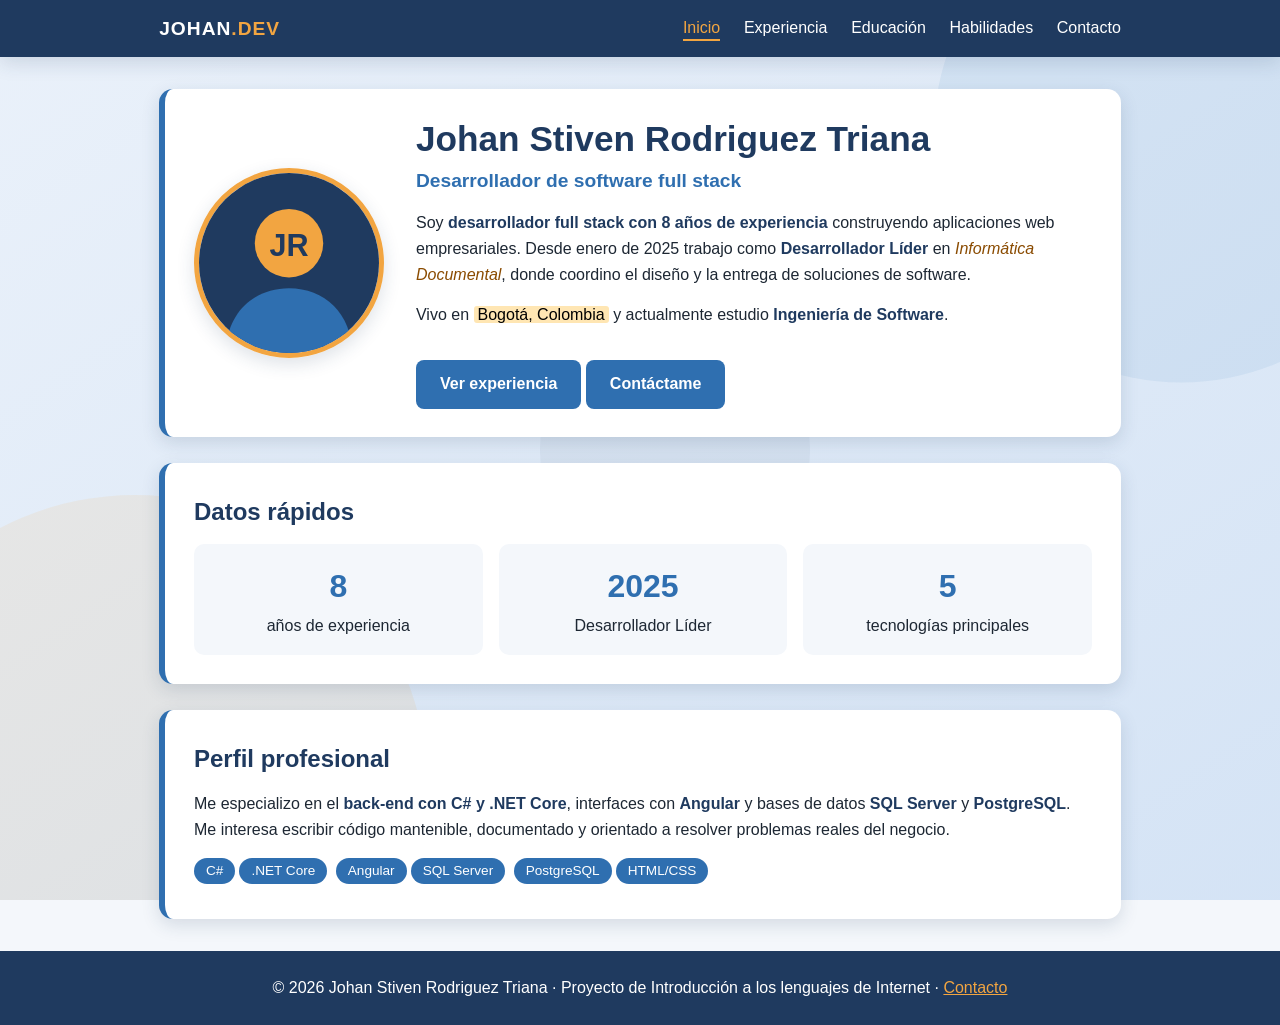
==== index.html @ 8bcc0380 "Sitio de hoja de vida" ====
<!DOCTYPE html>
<html lang="es">
<head>
  <meta charset="UTF-8">
  <meta name="viewport" content="width=device-width, initial-scale=1.0">
  <meta name="description" content="Hoja de vida de Johan Stiven Rodriguez Triana, desarrollador de software full stack.">
  <title>Johan Rodriguez | Hoja de vida</title>
  <link rel="stylesheet" href="css/styles.css">
</head>
<body>
  <header>
    <div class="barra">
      <div class="logo">JOHAN<span>.DEV</span></div>
      <nav>
        <a href="index.html" class="activo">Inicio</a>
        <a href="experiencia.html">Experiencia</a>
        <a href="educacion.html">Educación</a>
        <a href="habilidades.html">Habilidades</a>
        <a href="contacto.html">Contacto</a>
      </nav>
    </div>
  </header>

  <main>
    <section class="tarjeta portada">
      <img class="foto" src="img/avatar.svg" alt="Avatar de Johan Stiven Rodriguez Triana">
      <div class="texto">
        <h1>Johan Stiven Rodriguez Triana</h1>
        <p class="rol">Desarrollador de software full stack</p>
        <p>
          Soy <strong>desarrollador full stack con 8 años de experiencia</strong> construyendo
          aplicaciones web empresariales. Desde enero de 2025 trabajo como
          <strong>Desarrollador Líder</strong> en <em>Informática Documental</em>, donde coordino
          el diseño y la entrega de soluciones de software.
        </p>
        <p>
          Vivo en <mark>Bogotá, Colombia</mark> y actualmente estudio
          <strong>Ingeniería de Software</strong>.
        </p>
        <p style="margin-top:1rem">
          <a class="boton" href="experiencia.html">Ver experiencia</a>
          <a class="boton" href="contacto.html">Contáctame</a>
        </p>
      </div>
    </section>

    <section class="tarjeta">
      <h2>Datos rápidos</h2>
      <div class="rejilla">
        <div class="dato"><div class="numero">8</div>años de experiencia</div>
        <div class="dato"><div class="numero">2025</div>Desarrollador Líder</div>
        <div class="dato"><div class="numero">5</div>tecnologías principales</div>
      </div>
    </section>

    <section class="tarjeta">
      <h2>Perfil profesional</h2>
      <p>
        Me especializo en el <strong>back-end con C# y .NET Core</strong>, interfaces con
        <strong>Angular</strong> y bases de datos <strong>SQL Server</strong> y
        <strong>PostgreSQL</strong>. Me interesa escribir código mantenible, documentado y
        orientado a resolver problemas reales del negocio.
      </p>
      <p>
        <span class="etiqueta">C#</span><span class="etiqueta">.NET Core</span>
        <span class="etiqueta">Angular</span><span class="etiqueta">SQL Server</span>
        <span class="etiqueta">PostgreSQL</span><span class="etiqueta">HTML/CSS</span>
      </p>
    </section>
  </main>

  <footer>
    <p>&copy; 2026 Johan Stiven Rodriguez Triana · Proyecto de Introducción a los lenguajes de Internet ·
      <a href="contacto.html">Contacto</a></p>
  </footer>
</body>
</html>
---- css/styles.css ----
/* ===== Variables ===== */
:root {
  --azul: #1f3a5f;
  --azul-claro: #2f6fb0;
  --acento: #f2a541;
  --fondo: #f4f7fb;
  --texto: #1d2733;
  --blanco: #ffffff;
  --sombra: 0 6px 18px rgba(31, 58, 95, 0.15);
}

* { box-sizing: border-box; margin: 0; padding: 0; }

body {
  font-family: "Segoe UI", Roboto, Arial, sans-serif;
  color: var(--texto);
  line-height: 1.65;
  background-color: var(--fondo);
  background-image: url("../img/fondo.svg");
  background-size: cover;
  background-attachment: fixed;
}

/* ===== Cabecera y navegación ===== */
header {
  background: var(--azul);
  color: var(--blanco);
  position: sticky;
  top: 0;
  z-index: 10;
  box-shadow: var(--sombra);
}
.barra {
  max-width: 1000px;
  margin: auto;
  display: flex;
  justify-content: space-between;
  align-items: center;
  flex-wrap: wrap;
  padding: 0.8rem 1.2rem;
}
.logo { font-weight: 700; font-size: 1.2rem; letter-spacing: 1px; }
.logo span { color: var(--acento); }
nav a {
  color: var(--blanco);
  text-decoration: none;
  margin-left: 1.2rem;
  padding-bottom: 3px;
  border-bottom: 2px solid transparent;
  transition: border-color 0.25s, color 0.25s;
}
nav a:hover, nav a.activo { border-color: var(--acento); color: var(--acento); }

/* ===== Contenedores ===== */
main { max-width: 1000px; margin: 2rem auto; padding: 0 1.2rem; }

.tarjeta {
  background: var(--blanco);
  border-radius: 14px;
  padding: 1.8rem;
  margin-bottom: 1.6rem;
  box-shadow: var(--sombra);
  border-left: 6px solid var(--azul-claro);
}
h1 { color: var(--azul); font-size: 2.2rem; line-height: 1.2; }
h2 { color: var(--azul); margin-bottom: 0.8rem; }
h3 { color: var(--azul-claro); margin-bottom: 0.3rem; }
p + p { margin-top: 0.8rem; }

/* ===== Portada ===== */
.portada {
  display: flex;
  gap: 2rem;
  align-items: center;
  flex-wrap: wrap;
}
.portada img.foto {
  width: 190px;
  height: 190px;
  border-radius: 50%;
  border: 5px solid var(--acento);
  box-shadow: var(--sombra);
  object-fit: cover;
}
.portada .texto { flex: 1; min-width: 260px; }
.rol { font-size: 1.2rem; color: var(--azul-claro); font-weight: 600; margin: 0.3rem 0 0.8rem; }

/* Énfasis de texto */
strong { color: var(--azul); }
em { color: #8a4b00; }
mark { background: #ffe6b3; padding: 0 4px; border-radius: 3px; }
.etiqueta {
  display: inline-block;
  background: var(--azul-claro);
  color: var(--blanco);
  padding: 2px 12px;
  border-radius: 20px;
  font-size: 0.85rem;
  margin: 0 4px 6px 0;
}

/* ===== Rejilla de datos ===== */
.rejilla {
  display: grid;
  grid-template-columns: repeat(auto-fit, minmax(210px, 1fr));
  gap: 1rem;
}
.dato {
  background: var(--fondo);
  border-radius: 10px;
  padding: 1rem;
  text-align: center;
  transition: transform 0.25s;
}
.dato:hover { transform: translateY(-5px); }
.dato .numero { font-size: 2rem; font-weight: 800; color: var(--azul-claro); }

/* ===== Tablas ===== */
table { width: 100%; border-collapse: collapse; margin-top: 0.6rem; }
caption { text-align: left; font-weight: 700; color: var(--azul); margin-bottom: 0.4rem; }
th, td { padding: 0.7rem 0.8rem; border-bottom: 1px solid #dbe4ef; text-align: left; }
thead th { background: var(--azul); color: var(--blanco); }
tbody tr:nth-child(even) { background: #f0f5fb; }
tbody tr:hover { background: #fff3dc; }

/* ===== Línea de tiempo ===== */
.linea { border-left: 3px solid var(--acento); padding-left: 1.2rem; }
.hito { margin-bottom: 1.2rem; position: relative; }
.hito::before {
  content: "";
  position: absolute;
  left: -1.7rem;
  top: 0.45rem;
  width: 14px;
  height: 14px;
  background: var(--acento);
  border-radius: 50%;
}

/* ===== Barras de habilidad ===== */
.barra-hab { background: #dbe4ef; border-radius: 20px; overflow: hidden; margin-bottom: 0.9rem; }
.barra-hab div {
  background: linear-gradient(90deg, var(--azul-claro), var(--acento));
  color: var(--blanco);
  padding: 3px 12px;
  font-size: 0.85rem;
  border-radius: 20px;
}

/* ===== Formulario (método GET/POST) ===== */
form label { display: block; font-weight: 600; margin-top: 0.8rem; }
form input, form textarea, form select {
  width: 100%;
  padding: 0.6rem;
  border: 1px solid #b9c7d8;
  border-radius: 8px;
  font: inherit;
}
form input:focus, form textarea:focus { outline: 2px solid var(--azul-claro); }
.boton {
  display: inline-block;
  margin-top: 1rem;
  background: var(--azul-claro);
  color: var(--blanco);
  border: none;
  padding: 0.7rem 1.5rem;
  border-radius: 8px;
  cursor: pointer;
  text-decoration: none;
  font-weight: 600;
  transition: background 0.25s;
}
.boton:hover { background: var(--azul); }

footer { text-align: center; padding: 1.5rem; background: var(--azul); color: var(--blanco); margin-top: 2rem; }
footer a { color: var(--acento); }

/* ===== Responsive ===== */
@media (max-width: 640px) {
  nav a { margin: 0 0.6rem 0 0; font-size: 0.9rem; }
  h1 { font-size: 1.7rem; }
}
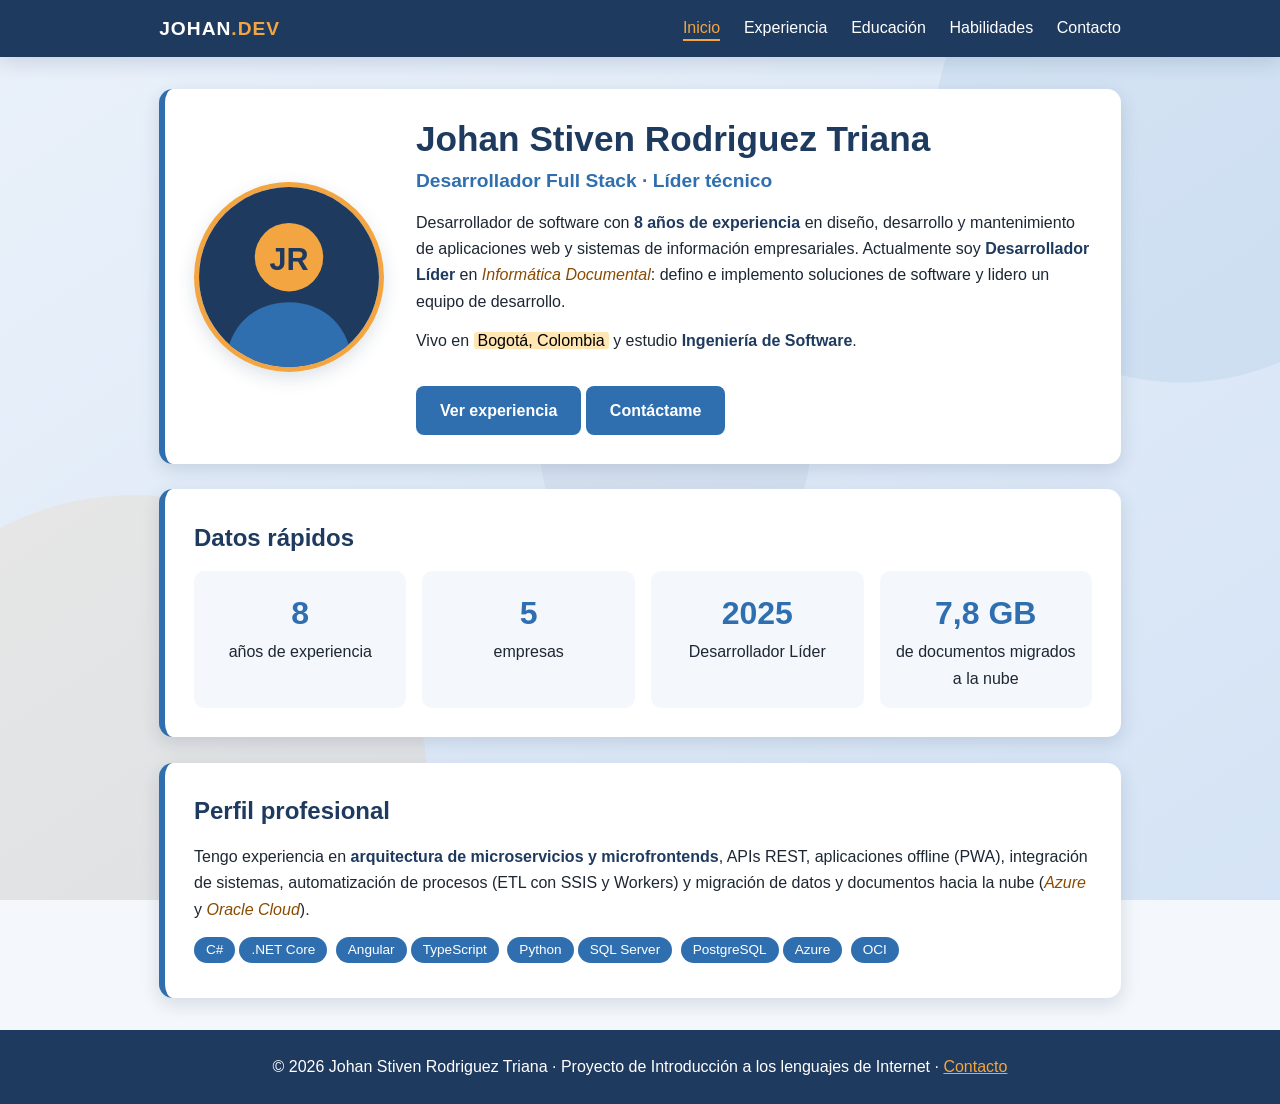
==== commit 83c123ef: "Actualizar contenido con el CV 2026" ====
--- a/index.html
+++ b/index.html
@@ -3,7 +3,7 @@
 <head>
   <meta charset="UTF-8">
   <meta name="viewport" content="width=device-width, initial-scale=1.0">
-  <meta name="description" content="Hoja de vida de Johan Stiven Rodriguez Triana, desarrollador de software full stack.">
+  <meta name="description" content="Hoja de vida de Johan Stiven Rodriguez Triana, desarrollador full stack y líder técnico.">
   <title>Johan Rodriguez | Hoja de vida</title>
   <link rel="stylesheet" href="css/styles.css">
 </head>
@@ -26,17 +26,14 @@
       <img class="foto" src="img/avatar.svg" alt="Avatar de Johan Stiven Rodriguez Triana">
       <div class="texto">
         <h1>Johan Stiven Rodriguez Triana</h1>
-        <p class="rol">Desarrollador de software full stack</p>
+        <p class="rol">Desarrollador Full Stack · Líder técnico</p>
         <p>
-          Soy <strong>desarrollador full stack con 8 años de experiencia</strong> construyendo
-          aplicaciones web empresariales. Desde enero de 2025 trabajo como
-          <strong>Desarrollador Líder</strong> en <em>Informática Documental</em>, donde coordino
-          el diseño y la entrega de soluciones de software.
+          Desarrollador de software con <strong>8 años de experiencia</strong> en diseño, desarrollo y
+          mantenimiento de aplicaciones web y sistemas de información empresariales.
+          Actualmente soy <strong>Desarrollador Líder</strong> en <em>Informática Documental</em>:
+          defino e implemento soluciones de software y lidero un equipo de desarrollo.
         </p>
-        <p>
-          Vivo en <mark>Bogotá, Colombia</mark> y actualmente estudio
-          <strong>Ingeniería de Software</strong>.
-        </p>
+        <p>Vivo en <mark>Bogotá, Colombia</mark> y estudio <strong>Ingeniería de Software</strong>.</p>
         <p style="margin-top:1rem">
           <a class="boton" href="experiencia.html">Ver experiencia</a>
           <a class="boton" href="contacto.html">Contáctame</a>
@@ -48,23 +45,26 @@
       <h2>Datos rápidos</h2>
       <div class="rejilla">
         <div class="dato"><div class="numero">8</div>años de experiencia</div>
+        <div class="dato"><div class="numero">5</div>empresas</div>
         <div class="dato"><div class="numero">2025</div>Desarrollador Líder</div>
-        <div class="dato"><div class="numero">5</div>tecnologías principales</div>
+        <div class="dato"><div class="numero">7,8 GB</div>de documentos migrados a la nube</div>
       </div>
     </section>
 
     <section class="tarjeta">
       <h2>Perfil profesional</h2>
       <p>
-        Me especializo en el <strong>back-end con C# y .NET Core</strong>, interfaces con
-        <strong>Angular</strong> y bases de datos <strong>SQL Server</strong> y
-        <strong>PostgreSQL</strong>. Me interesa escribir código mantenible, documentado y
-        orientado a resolver problemas reales del negocio.
+        Tengo experiencia en <strong>arquitectura de microservicios y microfrontends</strong>,
+        APIs REST, aplicaciones offline (PWA), integración de sistemas, automatización de procesos
+        (ETL con SSIS y Workers) y migración de datos y documentos hacia la nube
+        (<em>Azure</em> y <em>Oracle Cloud</em>).
       </p>
       <p>
         <span class="etiqueta">C#</span><span class="etiqueta">.NET Core</span>
-        <span class="etiqueta">Angular</span><span class="etiqueta">SQL Server</span>
-        <span class="etiqueta">PostgreSQL</span><span class="etiqueta">HTML/CSS</span>
+        <span class="etiqueta">Angular</span><span class="etiqueta">TypeScript</span>
+        <span class="etiqueta">Python</span><span class="etiqueta">SQL Server</span>
+        <span class="etiqueta">PostgreSQL</span><span class="etiqueta">Azure</span>
+        <span class="etiqueta">OCI</span>
       </p>
     </section>
   </main>
